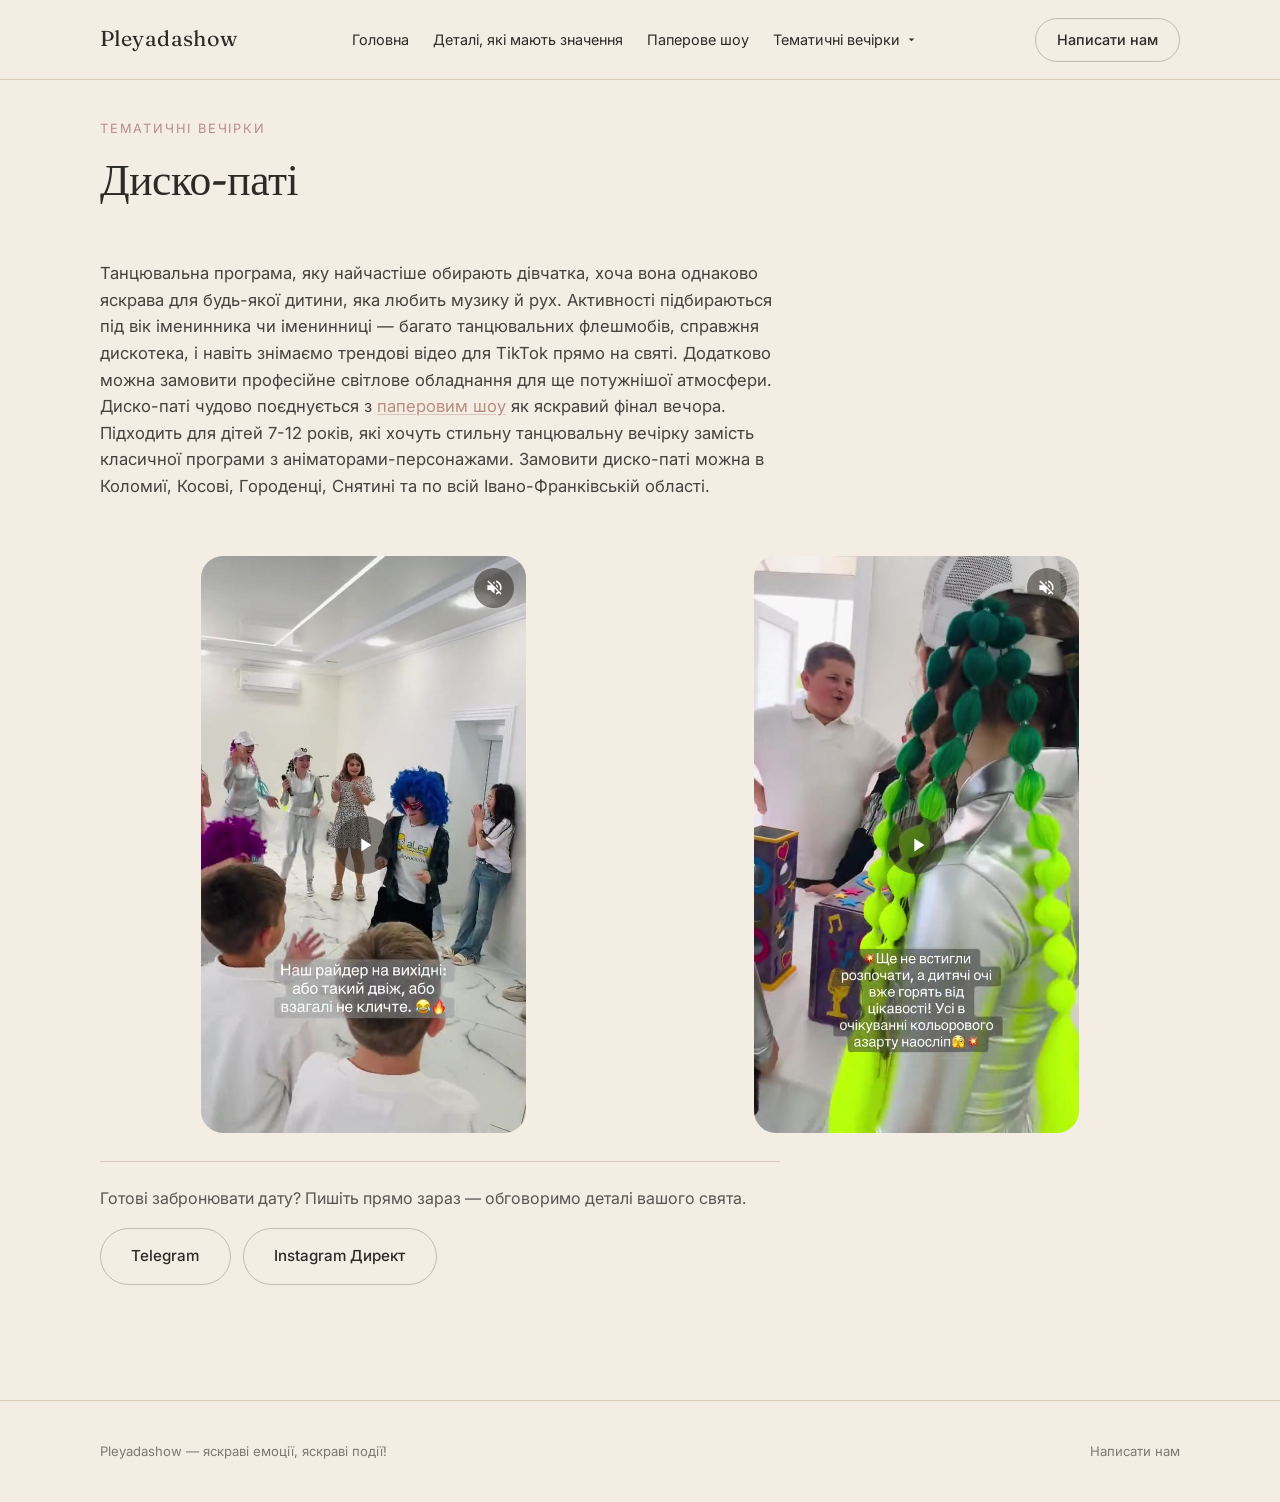
==== disko-pati.html @ 46d3826f "Додано сторінки тематичних вечірок (хаб + 3 формати) + десктопна навігація - Нові сторінки: tematych" ====
<!DOCTYPE html>
<html lang="uk">
<head>
<!-- Google tag (gtag.js) -->
<script async src="https://www.googletagmanager.com/gtag/js?id=G-N60QJBLRVB"></script>
<script>
  window.dataLayer = window.dataLayer || [];
  function gtag(){dataLayer.push(arguments);}
  gtag('js', new Date());
  gtag('config', 'G-N60QJBLRVB');
</script>
<meta charset="UTF-8">
<meta name="viewport" content="width=device-width, initial-scale=1">
<title>Диско-паті для дітей | Pleyadashow</title>
<meta name="description" content="Диско-паті — танцювальна вечірка з флешмобами, справжньою дискотекою та зйомкою трендових відео для TikTok. Для дітей 7-12 років. Замовити в Коломиї та по всій Івано-Франківській області.">
<link rel="canonical" href="https://animatory.in.ua/disko-pati.html">

<!-- Open Graph -->
<meta property="og:type" content="website">
<meta property="og:locale" content="uk_UA">
<meta property="og:site_name" content="Pleyadashow">
<meta property="og:title" content="Диско-паті для дітей | Pleyadashow">
<meta property="og:description" content="Диско-паті — танцювальна вечірка з флешмобами, справжньою дискотекою та зйомкою трендових відео для TikTok. Для дітей 7-12 років. Замовити в Коломиї та по всій Івано-Франківській області.">
<meta property="og:url" content="https://animatory.in.ua/disko-pati.html">
<meta property="og:image" content="https://animatory.in.ua/assets/images/og-image.jpg">
<meta property="og:image:width" content="1200">
<meta property="og:image:height" content="630">
<meta name="twitter:card" content="summary_large_image">
<meta name="twitter:title" content="Диско-паті для дітей | Pleyadashow">
<meta name="twitter:description" content="Танцювальна вечірка з флешмобами, справжньою дискотекою та зйомкою трендових відео для TikTok.">
<meta name="twitter:image" content="https://animatory.in.ua/assets/images/og-image.jpg">

<link rel="icon" href="favicon.ico" sizes="any">
<link rel="icon" type="image/png" sizes="32x32" href="assets/images/favicon-32.png">
<link rel="icon" type="image/png" sizes="192x192" href="assets/images/icon-192.png">
<link rel="apple-touch-icon" href="assets/images/apple-touch-icon.png">
<meta name="theme-color" content="#2E2A26">

<link rel="preconnect" href="https://fonts.googleapis.com">
<link rel="preconnect" href="https://fonts.gstatic.com" crossorigin>
<link href="https://fonts.googleapis.com/css2?family=Fraunces:ital,opsz,wght@0,9..144,400;0,9..144,500;1,9..144,500&family=Inter:wght@400;500;600&display=swap" rel="stylesheet">
<link rel="stylesheet" href="assets/css/style.css">

<script type="application/ld+json">
{
  "@context": "https://schema.org",
  "@type": "Service",
  "name": "Диско-паті",
  "description": "Диско-паті — танцювальна програма з активностями під вік іменинника: танцювальні флешмоби, справжня дискотека, зйомка трендових відео для TikTok, за бажанням — професійне світлове обладнання. Для дітей 7-12 років і старше.",
  "provider": {
    "@type": "Organization",
    "name": "Pleyadashow",
    "url": "https://animatory.in.ua/"
  },
  "areaServed": [
    {"@type": "City", "name": "Коломия"},
    {"@type": "AdministrativeArea", "name": "Івано-Франківська область"}
  ],
  "serviceType": "Тематична вечірка для дітей"
}
</script>
</head>
<body>

<header class="site-header site-header--solid">
  <div class="container">
    <a href="index.html#top" class="logo">Pleyadashow</a>
    <nav class="site-nav">
      <a href="index.html#top">Головна</a>
      <a href="experience.html">Деталі, які мають значення</a>
      <a href="paperove-shou.html">Паперове шоу</a>
      <div class="nav-dropdown">
        <a href="tematychni-vechirky.html">Тематичні вечірки</a>
        <button type="button" class="nav-dropdown-caret" aria-expanded="false" aria-controls="nav-submenu-parties" aria-label="Розгорнути підменю «Тематичні вечірки»">
          <svg viewBox="0 0 24 24" aria-hidden="true"><path d="M7 10l5 5 5-5z"/></svg>
        </button>
        <div class="nav-dropdown-menu" id="nav-submenu-parties">
          <div class="nav-dropdown-menu-inner">
            <a href="futbolna-vechirka.html">Футбольна вечірка</a>
            <a href="disko-pati.html">Диско-паті</a>
            <a href="veduchi-vechirok.html">Ведучі вечірок</a>
          </div>
        </div>
      </div>
    </nav>
    <div class="header-actions">
      <a href="index.html#contact" class="btn btn--outline header-cta">Написати нам</a>
      <button type="button" class="menu-toggle" id="menu-toggle" aria-label="Відкрити меню" aria-expanded="false" aria-controls="mobile-menu">
        <span></span><span></span><span></span>
      </button>
    </div>
  </div>
  <nav class="mobile-menu" id="mobile-menu" aria-hidden="true">
    <a href="index.html#top">Головна</a>
    <a href="experience.html">Деталі, які мають значення</a>
    <a href="paperove-shou.html">Паперове шоу</a>
    <div class="mobile-menu-item">
      <div class="mobile-menu-row">
        <a href="tematychni-vechirky.html" class="mobile-menu-link">Тематичні вечірки</a>
        <button type="button" class="mobile-menu-caret" aria-expanded="false" aria-controls="mobile-submenu-parties" aria-label="Розгорнути підменю «Тематичні вечірки»">
          <span class="mobile-menu-caret-icon" aria-hidden="true">▾</span>
        </button>
      </div>
      <div class="mobile-submenu" id="mobile-submenu-parties">
        <div class="mobile-submenu-inner">
          <a href="futbolna-vechirka.html">Футбольна вечірка</a>
          <a href="disko-pati.html">Диско-паті</a>
          <a href="veduchi-vechirok.html">Ведучі вечірок</a>
        </div>
      </div>
    </div>
  </nav>
</header>
<div class="mobile-menu-backdrop" id="mobile-menu-backdrop"></div>

<main id="top">

  <!-- ============================= DISCO PARTY ============================= -->
  <section class="section">
    <div class="container">
      <div class="section-head" data-reveal>
        <p class="eyebrow"><a href="tematychni-vechirky.html">Тематичні вечірки</a></p>
        <h1 class="section-title">Диско-паті</h1>
      </div>
      <div class="paper-show-body">
        <p class="paper-show-text" data-reveal>Танцювальна програма, яку найчастіше обирають дівчатка, хоча вона однаково яскрава для будь-якої дитини, яка любить музику й рух. Активності підбираються під вік іменинника чи іменинниці — багато танцювальних флешмобів, справжня дискотека, і навіть знімаємо трендові відео для TikTok прямо на святі. Додатково можна замовити професійне світлове обладнання для ще потужнішої атмосфери. Диско-паті чудово поєднується з <a href="paperove-shou.html">паперовим шоу</a> як яскравий фінал вечора. Підходить для дітей 7-12 років, які хочуть стильну танцювальну вечірку замість класичної програми з аніматорами-персонажами. Замовити диско-паті можна в Коломиї, Косові, Городенці, Снятині та по всій Івано-Франківській області.</p>
      </div>

      <div class="video-preview-grid" data-reveal>
        <div class="video-preview" data-index="1">
          <video preload="none" muted playsinline poster="assets/images/disko-pati/disko-pati-01.jpg">
            <source src="assets/videos/discoparty/disko-pati-01.mp4" type="video/mp4">
          </video>
          <button type="button" class="video-play-btn" aria-label="Відтворити відео">
            <svg viewBox="0 0 24 24" aria-hidden="true"><path d="M8 5v14l11-7z"/></svg>
          </button>
          <button type="button" class="video-unmute-btn" aria-pressed="false" aria-label="Увімкнути звук">
            <svg class="icon-muted" viewBox="0 0 24 24" aria-hidden="true"><path d="M16.5 12c0-1.77-1.02-3.29-2.5-4.03v2.21l2.45 2.45c.03-.2.05-.41.05-.63zm2.5 0c0 .94-.2 1.82-.54 2.64l1.51 1.51C20.63 14.91 21 13.5 21 12c0-4.28-2.99-7.86-7-8.77v2.06c2.89.86 5 3.54 5 6.71zM4.27 3L3 4.27 7.73 9H3v6h4l5 5v-6.73l4.25 4.25c-.67.52-1.42.93-2.25 1.18v2.06a8.99 8.99 0 003.69-1.81L19.73 21 21 19.73l-9-9L4.27 3zM12 4L9.91 6.09 12 8.18V4z"/></svg>
            <svg class="icon-unmuted" viewBox="0 0 24 24" aria-hidden="true"><path d="M3 9v6h4l5 5V4L7 9H3zm13.5 3c0-1.77-1.02-3.29-2.5-4.03v8.05c1.48-.73 2.5-2.25 2.5-4.02zM14 3.23v2.06c2.89.86 5 3.54 5 6.71s-2.11 5.85-5 6.71v2.06c4.01-.91 7-4.49 7-8.77s-2.99-7.86-7-8.77z"/></svg>
          </button>
        </div>
        <div class="video-preview" data-index="2">
          <video preload="none" muted playsinline poster="assets/images/disko-pati/disko-pati-02.jpg">
            <source src="assets/videos/discoparty/disko-pati-02.mp4" type="video/mp4">
          </video>
          <button type="button" class="video-play-btn" aria-label="Відтворити відео">
            <svg viewBox="0 0 24 24" aria-hidden="true"><path d="M8 5v14l11-7z"/></svg>
          </button>
          <button type="button" class="video-unmute-btn" aria-pressed="false" aria-label="Увімкнути звук">
            <svg class="icon-muted" viewBox="0 0 24 24" aria-hidden="true"><path d="M16.5 12c0-1.77-1.02-3.29-2.5-4.03v2.21l2.45 2.45c.03-.2.05-.41.05-.63zm2.5 0c0 .94-.2 1.82-.54 2.64l1.51 1.51C20.63 14.91 21 13.5 21 12c0-4.28-2.99-7.86-7-8.77v2.06c2.89.86 5 3.54 5 6.71zM4.27 3L3 4.27 7.73 9H3v6h4l5 5v-6.73l4.25 4.25c-.67.52-1.42.93-2.25 1.18v2.06a8.99 8.99 0 003.69-1.81L19.73 21 21 19.73l-9-9L4.27 3zM12 4L9.91 6.09 12 8.18V4z"/></svg>
            <svg class="icon-unmuted" viewBox="0 0 24 24" aria-hidden="true"><path d="M3 9v6h4l5 5V4L7 9H3zm13.5 3c0-1.77-1.02-3.29-2.5-4.03v8.05c1.48-.73 2.5-2.25 2.5-4.02zM14 3.23v2.06c2.89.86 5 3.54 5 6.71s-2.11 5.85-5 6.71v2.06c4.01-.91 7-4.49 7-8.77s-2.99-7.86-7-8.77z"/></svg>
          </button>
        </div>
      </div>

      <div class="paper-show-body">
        <div class="article-cta" data-reveal>
          <p>Готові забронювати дату? Пишіть прямо зараз — обговоримо деталі вашого свята.</p>
          <div class="article-cta-links">
            <a href="https://t.me/Fetyushka" target="_blank" rel="noopener" class="btn btn--outline">Telegram</a>
            <a href="https://ig.me/m/pleyadashow" target="_blank" rel="noopener" class="btn btn--outline">Instagram Директ</a>
          </div>
        </div>
      </div>
    </div>
  </section>

</main>

<footer class="site-footer">
  <div class="container">
    <span>Pleyadashow — яскраві емоції, яскраві події!</span>
    <a href="index.html#contact">Написати нам</a>
  </div>
</footer>

<a href="#top" class="back-to-top" aria-label="Повернутись угору сторінки">↑</a>

<script src="assets/js/main.js"></script>
</body>
</html>
---- assets/css/style.css ----
/* ==========================================================================
   Pleyadashow — design tokens
   ========================================================================== */
:root {
  --bg: #F3EDE4;
  --text: #2E2A26;
  --accent: #B98D82;
  --accent-dark: #a67a6e;
  --line: #DCC9B8;
  --dark-bg: #2E2A26;
  --dark-text: #F3EDE4;

  --font-heading: "Fraunces", Georgia, serif;
  --font-body: "Inter", -apple-system, BlinkMacSystemFont, "Segoe UI", sans-serif;

  --container: 1160px;
  --gap: clamp(1rem, 2vw, 1.75rem);
  --radius: 22px;
  --transition: 500ms cubic-bezier(.22,.61,.36,1);
}

/* ==========================================================================
   Reset
   ========================================================================== */
*, *::before, *::after { box-sizing: border-box; }
html { scroll-behavior: smooth; scroll-padding-top: 90px; }
@media (prefers-reduced-motion: reduce) {
  html { scroll-behavior: auto; }
  *, *::before, *::after {
    animation-duration: 0.01ms !important;
    animation-iteration-count: 1 !important;
    transition-duration: 0.01ms !important;
    scroll-behavior: auto !important;
  }
}
body {
  margin: 0;
  background: var(--bg);
  color: var(--text);
  font-family: var(--font-body);
  font-size: 16px;
  line-height: 1.6;
  -webkit-font-smoothing: antialiased;
  overflow-x: hidden;
}
img, video { max-width: 100%; display: block; }
a { color: inherit; }
ul { list-style: none; margin: 0; padding: 0; }
h1, h2, h3, h4, p, figure { margin: 0; }
button { font: inherit; cursor: pointer; }

h1, h2, h3, h4 {
  font-family: var(--font-heading);
  font-weight: 500;
  letter-spacing: -0.01em;
  line-height: 1.15;
}

.container {
  width: 100%;
  max-width: var(--container);
  margin-inline: auto;
  padding-inline: clamp(1.25rem, 4vw, 2.5rem);
}

.eyebrow {
  display: inline-block;
  font-family: var(--font-body);
  font-size: 0.8rem;
  letter-spacing: 0.14em;
  text-transform: uppercase;
  color: var(--accent);
  margin-bottom: 0.9rem;
}
.eyebrow a {
  color: inherit;
  text-decoration: none;
}
.eyebrow a:hover { text-decoration: underline; }

.section-title {
  font-size: clamp(1.75rem, 3.4vw, 2.75rem);
  max-width: 26ch;
}

.section-lede {
  font-size: clamp(1rem, 1.4vw, 1.15rem);
  max-width: 56ch;
  color: color-mix(in srgb, var(--text) 78%, transparent);
  margin-top: 1rem;
}

.section {
  padding-block: clamp(4rem, 9vw, 7.5rem);
}
.section--divider {
  border-top: 1px solid var(--line);
}
.section-head {
  margin-bottom: clamp(2.25rem, 5vw, 3.5rem);
}
.section-head--center {
  text-align: center;
  margin-inline: auto;
}

.btn {
  display: inline-flex;
  align-items: center;
  gap: 0.6rem;
  padding: 0.95rem 1.9rem;
  border-radius: 999px;
  border: 1px solid transparent;
  font-size: 0.95rem;
  font-weight: 500;
  text-decoration: none;
  transition: transform var(--transition), background var(--transition), border-color var(--transition), color var(--transition);
}
.btn--accent {
  background: var(--accent);
  color: #fff;
}
.btn--accent:hover { background: var(--accent-dark); transform: translateY(-2px); }
.btn--outline {
  border-color: color-mix(in srgb, var(--text) 25%, transparent);
  background: transparent;
  color: var(--text);
}
.btn--outline:hover {
  border-color: var(--accent);
  color: var(--accent);
  transform: translateY(-2px);
}
.btn--on-dark {
  border-color: color-mix(in srgb, var(--dark-text) 30%, transparent);
  color: var(--dark-text);
}
.btn--on-dark:hover { border-color: var(--dark-text); }

/* ==========================================================================
   Header
   ========================================================================== */
.site-header {
  position: fixed;
  inset-inline: 0;
  top: 0;
  z-index: 50;
  padding: 1.1rem 0;
  transition: background var(--transition), box-shadow var(--transition), padding var(--transition);
}
.site-header.is-scrolled {
  background: color-mix(in srgb, var(--bg) 90%, transparent);
  backdrop-filter: blur(10px);
  box-shadow: 0 1px 0 var(--line);
  padding: 0.7rem 0;
}
.site-header .container {
  display: flex;
  align-items: center;
  justify-content: space-between;
}
.logo {
  font-family: var(--font-heading);
  font-size: 1.35rem;
  letter-spacing: 0.02em;
  text-decoration: none;
  color: var(--dark-text);
  text-shadow: 0 1px 12px rgba(0,0,0,.35);
  transition: color var(--transition), text-shadow var(--transition);
}
.site-header.is-scrolled .logo {
  color: var(--text);
  text-shadow: none;
}
.header-cta {
  font-size: 0.9rem;
  padding: 0.6rem 1.3rem;
  border-color: color-mix(in srgb, var(--dark-text) 45%, transparent);
  color: var(--dark-text);
}
.header-cta:hover { border-color: var(--accent); color: var(--accent); }
.site-header.is-scrolled .header-cta {
  border-color: color-mix(in srgb, var(--text) 25%, transparent);
  color: var(--text);
}
.site-header.is-scrolled .header-cta:hover { border-color: var(--accent); color: var(--accent); }

/* Solid header variant for pages with no hero image behind it */
.site-header--solid {
  background: color-mix(in srgb, var(--bg) 90%, transparent);
  backdrop-filter: blur(10px);
  box-shadow: 0 1px 0 var(--line);
}
.site-header--solid .logo { color: var(--text); text-shadow: none; }
.site-header--solid .header-cta {
  border-color: color-mix(in srgb, var(--text) 25%, transparent);
  color: var(--text);
}
.site-header--solid .header-cta:hover { border-color: var(--accent); color: var(--accent); }

.header-contact-links {
  display: flex;
  gap: 0.6rem;
}

.site-nav {
  display: none;
  align-items: center;
  gap: 1.5rem;
}
@media (min-width: 880px) {
  .site-nav { display: flex; }
}
.site-nav a {
  font-size: 0.9rem;
  text-decoration: none;
  color: var(--dark-text);
  text-shadow: 0 1px 12px rgba(0,0,0,.35);
  transition: color var(--transition), text-shadow var(--transition);
}
.site-nav a:hover { color: var(--accent); }
.site-header.is-scrolled .site-nav a,
.site-header--solid .site-nav a {
  color: var(--text);
  text-shadow: none;
}

/* "Тематичні вечірки" dropdown: hover on pointer devices, click on the
   caret otherwise (mirrors the mobile accordion's link-vs-caret split) */
.nav-dropdown {
  position: relative;
  display: flex;
  align-items: center;
  gap: 0.1rem;
}
.nav-dropdown-caret {
  display: flex;
  align-items: center;
  justify-content: center;
  width: 20px;
  height: 20px;
  padding: 0;
  border: none;
  background: transparent;
  color: inherit;
  cursor: pointer;
}
.nav-dropdown-caret svg {
  width: 13px;
  height: 13px;
  fill: currentColor;
  transition: transform var(--transition);
}
.nav-dropdown-caret[aria-expanded="true"] svg,
.nav-dropdown:hover .nav-dropdown-caret svg {
  transform: rotate(180deg);
}
/* The outer element's box starts flush at top:100% (zero gap) and its
   padding-top stands in for the visual gap, so the cursor never leaves a
   hoverable element while crossing from the trigger down to the panel —
   that dead zone was what let mouseleave fire before the panel was reached. */
.nav-dropdown-menu {
  position: absolute;
  top: 100%;
  left: 50%;
  transform: translateX(-50%);
  padding-top: 1.1rem;
  opacity: 0;
  visibility: hidden;
  pointer-events: none;
  transition: opacity var(--transition), visibility var(--transition);
  z-index: 60;
}
.nav-dropdown-menu-inner {
  min-width: 210px;
  background: var(--bg);
  border: 1px solid var(--line);
  border-radius: 14px;
  box-shadow: 0 16px 32px rgba(0,0,0,.18);
  padding: 0.4rem;
  display: flex;
  flex-direction: column;
  transform: translateY(-6px);
  transition: transform var(--transition);
}
.nav-dropdown:hover .nav-dropdown-menu,
.nav-dropdown:focus-within .nav-dropdown-menu,
.nav-dropdown-menu.is-open {
  opacity: 1;
  visibility: visible;
  pointer-events: auto;
}
.nav-dropdown:hover .nav-dropdown-menu-inner,
.nav-dropdown:focus-within .nav-dropdown-menu-inner,
.nav-dropdown-menu.is-open .nav-dropdown-menu-inner {
  transform: translateY(0);
}
/* Floating panel always sits on --bg, so its links need fixed dark text
   regardless of the header's transparent/solid/scrolled color mode. */
.nav-dropdown-menu-inner a {
  padding: 0.65rem 0.9rem;
  border-radius: 9px;
  font-size: 0.88rem;
  white-space: nowrap;
  color: var(--text) !important;
  text-shadow: none !important;
}
.nav-dropdown-menu-inner a:hover {
  background: color-mix(in srgb, var(--line) 55%, transparent);
  color: var(--accent) !important;
}

/* ==========================================================================
   Mobile hamburger menu
   ========================================================================== */
.header-actions {
  display: flex;
  align-items: center;
  gap: 0.75rem;
}

.menu-toggle {
  display: flex;
  flex-direction: column;
  justify-content: center;
  align-items: center;
  gap: 5px;
  width: 38px;
  height: 38px;
  padding: 0;
  border: none;
  background: transparent;
  flex-shrink: 0;
}
@media (min-width: 880px) {
  .menu-toggle { display: none; }
}
.menu-toggle span {
  display: block;
  width: 22px;
  height: 2px;
  border-radius: 2px;
  background: var(--dark-text);
  box-shadow: 0 1px 8px rgba(0,0,0,.35);
  transition: transform var(--transition), opacity var(--transition), background var(--transition);
}
.site-header.is-scrolled .menu-toggle span,
.site-header--solid .menu-toggle span {
  background: var(--text);
  box-shadow: none;
}
.menu-toggle.is-active span:nth-child(1) { transform: translateY(7px) rotate(45deg); }
.menu-toggle.is-active span:nth-child(2) { opacity: 0; }
.menu-toggle.is-active span:nth-child(3) { transform: translateY(-7px) rotate(-45deg); }

.mobile-menu {
  position: absolute;
  top: 100%;
  left: 0;
  right: 0;
  display: flex;
  flex-direction: column;
  background: var(--bg);
  border-top: 1px solid var(--line);
  box-shadow: 0 16px 32px rgba(0,0,0,.15);
  max-height: calc(100vh - 100%);
  overflow-y: auto;
  transform: translateY(-8px);
  opacity: 0;
  visibility: hidden;
  pointer-events: none;
  transition: transform var(--transition), opacity var(--transition), visibility var(--transition);
}
.mobile-menu.is-open {
  transform: translateY(0);
  opacity: 1;
  visibility: visible;
  pointer-events: auto;
}
.mobile-menu a {
  padding: 1.05rem clamp(1.25rem, 4vw, 2.5rem);
  border-bottom: 1px solid var(--line);
  text-decoration: none;
  font-size: 1rem;
  color: var(--text);
  transition: color var(--transition);
}
.mobile-menu a:last-child { border-bottom: none; }
.mobile-menu a:hover, .mobile-menu a:active { color: var(--accent); }
@media (min-width: 880px) {
  .mobile-menu { display: none; }
}

/* Mobile menu items with a nested accordion submenu */
.mobile-menu-item {
  display: flex;
  flex-direction: column;
  border-bottom: 1px solid var(--line);
}
.mobile-menu-item:last-child { border-bottom: none; }
.mobile-menu-row { display: flex; align-items: stretch; }
.mobile-menu-item .mobile-menu-link {
  flex: 1;
  padding: 1.05rem clamp(1.25rem, 4vw, 2.5rem);
  border-bottom: none;
  text-decoration: none;
  font-size: 1rem;
  color: var(--text);
  transition: color var(--transition);
}
.mobile-menu-item .mobile-menu-link:hover,
.mobile-menu-item .mobile-menu-link:active { color: var(--accent); }
.mobile-menu-caret {
  display: flex;
  align-items: center;
  justify-content: center;
  width: 3.25rem;
  flex-shrink: 0;
  border: none;
  background: transparent;
  color: var(--text);
  cursor: pointer;
}
.mobile-menu-caret-icon {
  display: inline-block;
  font-size: 1.05rem;
  line-height: 1;
  transition: transform 320ms cubic-bezier(.22,.61,.36,1);
}
.mobile-menu-caret[aria-expanded="true"] .mobile-menu-caret-icon { transform: rotate(180deg); }
.mobile-submenu {
  display: grid;
  grid-template-rows: 0fr;
  transition: grid-template-rows 320ms cubic-bezier(.22,.61,.36,1);
}
.mobile-submenu.is-open { grid-template-rows: 1fr; }
.mobile-submenu-inner { overflow: hidden; display: flex; flex-direction: column; }
.mobile-menu-item .mobile-submenu-inner a {
  padding: 0.8rem clamp(1.25rem, 4vw, 2.5rem);
  padding-left: calc(clamp(1.25rem, 4vw, 2.5rem) + 1rem);
  border-bottom: none;
  border-top: 1px solid var(--line);
  text-decoration: none;
  font-size: 0.88rem;
  color: var(--text);
  opacity: 0.8;
  transition: color var(--transition), opacity var(--transition);
}
.mobile-menu-item .mobile-submenu-inner a:hover,
.mobile-menu-item .mobile-submenu-inner a:active { color: var(--accent); opacity: 1; }

.mobile-menu-backdrop {
  position: fixed;
  inset: 0;
  z-index: 49;
  background: rgba(0,0,0,.35);
  opacity: 0;
  visibility: hidden;
  transition: opacity var(--transition), visibility var(--transition);
}
.mobile-menu-backdrop.is-open { opacity: 1; visibility: visible; }
@media (min-width: 880px) {
  .mobile-menu-backdrop { display: none; }
}

@media (max-width: 480px) {
  .header-actions { gap: 0.4rem; }
  .header-contact-links { gap: 0.4rem; }
  .header-contact-links .header-cta { padding: 0.5rem 0.85rem; font-size: 0.78rem; }
}
@media (max-width: 360px) {
  .logo { font-size: 1.15rem; }
  .menu-toggle { width: 34px; }
  .header-actions { gap: 0.35rem; }
  .header-contact-links { gap: 0.35rem; }
  .header-contact-links .header-cta { padding: 0.42rem 0.65rem; font-size: 0.72rem; }
}

/* ==========================================================================
   Hero
   ========================================================================== */
.hero {
  position: relative;
  min-height: 100svh;
  display: flex;
  align-items: flex-end;
  color: var(--dark-text);
  overflow: hidden;
}
.hero-media {
  position: absolute;
  inset: -8% -2%;
  z-index: 0;
  will-change: transform;
}
.hero-media img {
  width: 100%;
  height: 100%;
  object-fit: cover;
  object-position: center 20%;
}
.hero-scrim {
  position: absolute;
  inset: 0;
  z-index: 1;
  background:
    linear-gradient(180deg, rgba(23,20,18,.62) 0%, rgba(23,20,18,.45) 28%, rgba(23,20,18,.78) 62%, rgba(23,20,18,.92) 100%);
}
.hero-content {
  position: relative;
  z-index: 2;
  padding-block: clamp(6rem, 16vw, 9rem) clamp(3rem, 8vw, 4.5rem);
  width: 100%;
}
.hero-kicker {
  font-size: 0.85rem;
  letter-spacing: 0.16em;
  text-transform: uppercase;
  color: color-mix(in srgb, var(--dark-text) 80%, var(--accent) 20%);
  margin-bottom: 1.1rem;
  text-shadow: 0 1px 16px rgba(0,0,0,.5);
}
.hero-title {
  font-size: clamp(2.2rem, 6vw, 4.2rem);
  max-width: 16ch;
  color: var(--dark-text);
  text-shadow: 0 2px 24px rgba(0,0,0,.5);
}
.hero-title em {
  font-style: italic;
  color: color-mix(in srgb, var(--dark-text) 70%, var(--accent) 30%);
}
.hero-events {
  margin-top: 1.6rem;
  display: flex;
  flex-wrap: wrap;
  gap: 0.6rem 0.9rem;
  max-width: 42rem;
}
.hero-events li {
  font-size: 0.95rem;
  padding: 0.45rem 1rem;
  border: 1px solid color-mix(in srgb, var(--dark-text) 35%, transparent);
  border-radius: 999px;
  background: rgba(23,20,18,.28);
  backdrop-filter: blur(6px);
}
.hero-lede {
  margin-top: 1.75rem;
  max-width: 40ch;
  font-size: 1.05rem;
  color: color-mix(in srgb, var(--dark-text) 88%, transparent);
  text-shadow: 0 1px 16px rgba(0,0,0,.45);
}
.hero-actions {
  margin-top: 2.2rem;
  display: flex;
  flex-wrap: wrap;
  gap: 0.9rem;
}

/* character teaser */
.hero-characters {
  margin-top: 1.75rem;
  display: flex;
  flex-wrap: wrap;
  align-items: center;
  gap: 0.7rem 1rem;
  max-width: 46rem;
}
.character-chips {
  display: flex;
  flex-wrap: wrap;
  gap: 0.5rem;
}
.character-chips li a {
  display: inline-block;
  font-size: 0.82rem;
  padding: 0.32rem 0.8rem;
  border-radius: 999px;
  border: 1px solid color-mix(in srgb, var(--accent) 55%, transparent);
  background: color-mix(in srgb, var(--accent) 16%, transparent);
  color: var(--dark-text);
  text-decoration: none;
  transition: background 0.2s ease, border-color 0.2s ease;
}
.character-chips li a:hover,
.character-chips li a:focus-visible {
  background: color-mix(in srgb, var(--accent) 32%, transparent);
  border-color: var(--accent);
}
.character-more {
  font-size: 0.82rem;
  color: color-mix(in srgb, var(--dark-text) 80%, transparent);
  text-decoration: none;
  border-bottom: 1px solid color-mix(in srgb, var(--dark-text) 45%, transparent);
  padding-bottom: 0.1rem;
}
.character-more:hover,
.character-more:focus-visible {
  color: var(--dark-text);
  border-color: var(--dark-text);
}
.character-more .arrow {
  display: inline-block;
  transition: transform 0.2s ease;
}
.character-more:hover .arrow { transform: translateX(3px); }

/* geography */
.geo {
  margin-top: 2.75rem;
  padding-top: 1.75rem;
  border-top: 1px solid color-mix(in srgb, var(--dark-text) 22%, transparent);
  max-width: 46rem;
}
.geo-label {
  font-size: 0.8rem;
  letter-spacing: 0.1em;
  text-transform: uppercase;
  color: color-mix(in srgb, var(--dark-text) 65%, transparent);
  margin-bottom: 0.9rem;
}
.geo-chips {
  display: flex;
  flex-wrap: wrap;
  gap: 0.55rem;
}
.geo-chips li {
  font-size: 0.92rem;
  padding: 0.35rem 0.85rem;
  border-radius: 999px;
  background: color-mix(in srgb, var(--dark-text) 10%, transparent);
}
.geo-more {
  margin-top: 0.6rem;
}
.geo-more summary {
  list-style: none;
  cursor: pointer;
  display: inline-flex;
  align-items: center;
  gap: 0.4rem;
  font-size: 0.88rem;
  color: color-mix(in srgb, var(--dark-text) 80%, transparent);
  padding: 0.3rem 0;
}
.geo-more summary::-webkit-details-marker { display: none; }
.geo-more summary::after {
  content: "показати ще";
  border-bottom: 1px solid currentColor;
}
.geo-more[open] summary::after { content: "згорнути"; }
.geo-more-list {
  margin-top: 0.6rem;
  display: flex;
  flex-wrap: wrap;
  gap: 0.55rem;
}
.geo-more-list li {
  font-size: 0.92rem;
  padding: 0.35rem 0.85rem;
  border-radius: 999px;
  background: color-mix(in srgb, var(--dark-text) 10%, transparent);
}

/* ==========================================================================
   Gallery grid (Instagram-style 3-up)
   ========================================================================== */
.gallery-grid {
  display: grid;
  grid-template-columns: repeat(3, 1fr);
  gap: 3px;
}
@media (min-width: 700px) {
  .gallery-grid { grid-template-columns: repeat(5, 1fr); }
}
.gallery-item {
  position: relative;
  aspect-ratio: 1 / 1;
  overflow: hidden;
  background: var(--line);
  border: none;
  padding: 0;
}
.gallery-item img {
  width: 100%;
  height: 100%;
  object-fit: cover;
  transition: transform 700ms ease;
}
.gallery-item:hover img { transform: scale(1.06); }
.gallery-grid li.gallery-extra { display: none; }
.gallery-grid.is-expanded li.gallery-extra {
  display: block;
  animation: gallery-fade-in 500ms ease both;
}
@keyframes gallery-fade-in {
  from { opacity: 0; }
  to { opacity: 1; }
}
.gallery-more-btn {
  display: block;
  margin: 1.5rem auto 0;
  padding: 0.75rem 1.7rem;
  border-radius: 999px;
  border: 1px solid color-mix(in srgb, var(--text) 25%, transparent);
  background: transparent;
  color: color-mix(in srgb, var(--text) 75%, transparent);
  font-size: 0.88rem;
  cursor: pointer;
  transition: border-color var(--transition), color var(--transition);
}
.gallery-more-btn:hover {
  border-color: color-mix(in srgb, var(--text) 45%, transparent);
  color: var(--text);
}
.gallery-note {
  margin-top: 1.75rem;
  font-size: 0.9rem;
  color: color-mix(in srgb, var(--text) 65%, transparent);
  text-align: center;
}

/* Lightbox */
.lightbox {
  position: fixed;
  inset: 0;
  z-index: 100;
  display: none;
  align-items: center;
  justify-content: center;
  background: rgba(23, 20, 18, 0.92);
  padding: 4vh 4vw;
}
.lightbox.is-open { display: flex; }
.lightbox img {
  max-width: 100%;
  max-height: 90vh;
  border-radius: 8px;
  margin-inline: auto;
}
.lightbox-close {
  position: absolute;
  top: 1.5rem;
  right: 1.5rem;
  width: 46px;
  height: 46px;
  border-radius: 50%;
  border: 1px solid rgba(243,237,228,.4);
  background: transparent;
  color: var(--dark-text);
  font-size: 1.3rem;
  line-height: 1;
}
.lightbox-nav {
  position: absolute;
  top: 50%;
  transform: translateY(-50%);
  width: 46px;
  height: 46px;
  border-radius: 50%;
  border: 1px solid rgba(243,237,228,.4);
  background: transparent;
  color: var(--dark-text);
  font-size: 1.3rem;
}
.lightbox-prev { left: 1.5rem; }
.lightbox-next { right: 1.5rem; }

/* ==========================================================================
   Video block (surprise-ball moments)
   ========================================================================== */
.video-grid {
  display: grid;
  grid-template-columns: repeat(4, 1fr);
  gap: 3px;
}
.video-item {
  position: relative;
  aspect-ratio: 9 / 16;
  overflow: hidden;
  background: var(--dark-bg);
}
.video-item video {
  width: 100%;
  height: 100%;
  object-fit: cover;
}

/* ==========================================================================
   TikTok feed
   ========================================================================== */
.tiktok-feed-wrap {
  position: relative;
}
.tiktok-feed {
  display: flex;
  gap: 1rem;
  overflow-x: auto;
  scroll-snap-type: x mandatory;
  -webkit-overflow-scrolling: touch;
  scrollbar-width: none;
  -ms-overflow-style: none;
}
.tiktok-feed::-webkit-scrollbar {
  display: none;
}
.tiktok-feed-item {
  flex: 0 0 auto;
  width: 325px;
  scroll-snap-align: start;
}
.tiktok-feed-item .tiktok-embed {
  margin: 0;
}
.tiktok-feed-nav {
  position: absolute;
  top: 50%;
  transform: translateY(-50%);
  width: 46px;
  height: 46px;
  border-radius: 50%;
  border: 1px solid var(--line);
  background: var(--bg);
  color: var(--text);
  font-size: 1.3rem;
  line-height: 1;
  z-index: 2;
  box-shadow: 0 4px 16px rgba(0,0,0,.12);
}
.tiktok-feed-nav:hover {
  border-color: var(--accent);
  color: var(--accent);
}
.tiktok-feed-prev { left: -1.4rem; }
.tiktok-feed-next { right: -1.4rem; }
@media (max-width: 900px) {
  .tiktok-feed-nav { display: none; }
}

/* ==========================================================================
   Programs
   ========================================================================== */
.programs-grid {
  display: grid;
  grid-template-columns: 1fr;
  gap: var(--gap);
  margin-top: 1rem;
}
@media (min-width: 560px) {
  .programs-grid { grid-template-columns: repeat(2, 1fr); }
}
@media (min-width: 780px) {
  .programs-grid { grid-template-columns: repeat(3, 1fr); }
}
@media (min-width: 1080px) {
  .programs-grid { grid-template-columns: repeat(3, 1fr); }
  .programs-grid .program-card--characters { grid-column: span 1; }
}
.program-card {
  padding: 1.6rem 1.5rem;
  border-radius: var(--radius);
  background: color-mix(in srgb, var(--line) 45%, transparent);
  text-align: center;
}
.program-card h3 {
  font-size: 1.05rem;
  margin-bottom: 0.75rem;
}
.program-card ul {
  display: flex;
  flex-direction: column;
  align-items: center;
  gap: 0.45rem;
}
.program-card li {
  font-size: 0.92rem;
  color: color-mix(in srgb, var(--text) 82%, transparent);
}
.program-card li a {
  color: inherit;
  text-decoration: underline;
  text-decoration-color: color-mix(in srgb, var(--text) 35%, transparent);
  text-underline-offset: 2px;
  transition: color var(--transition), text-decoration-color var(--transition);
}
.program-card li a:hover {
  color: var(--accent);
  text-decoration-color: var(--accent);
}
.program-note {
  margin-top: 2rem;
  font-size: 0.88rem;
  color: color-mix(in srgb, var(--text) 60%, transparent);
  max-width: 62ch;
}

/* ==========================================================================
   How we work
   ========================================================================== */
.how {
  display: grid;
  gap: clamp(2rem, 5vw, 4rem);
  align-items: center;
}
@media (min-width: 900px) {
  .how { grid-template-columns: 1fr 1fr; }
}
.how-portrait {
  border-radius: var(--radius);
  overflow: hidden;
  aspect-ratio: 4 / 5;
}
.how-portrait img { width: 100%; height: 100%; object-fit: cover; }
.how-text p { font-size: 1.05rem; margin-top: 1.25rem; }
.how-text p:first-of-type { margin-top: 0; }
.how-points {
  margin-top: 1.75rem;
  display: flex;
  flex-direction: column;
  gap: 0.9rem;
}
.how-points li {
  padding-left: 1.4rem;
  position: relative;
  font-size: 0.95rem;
  color: color-mix(in srgb, var(--text) 82%, transparent);
}
.how-points li::before {
  content: "";
  position: absolute;
  left: 0;
  top: 0.5em;
  width: 6px;
  height: 6px;
  border-radius: 50%;
  background: var(--accent);
}

/* ==========================================================================
   Reviews
   ========================================================================== */
.reviews-grid {
  display: grid;
  grid-template-columns: 1fr;
  gap: 1.25rem;
}
@media (min-width: 700px) {
  .reviews-grid { grid-template-columns: repeat(2, 1fr); }
}
@media (min-width: 1080px) {
  .reviews-grid { grid-template-columns: repeat(3, 1fr); }
}
.review-card {
  border-radius: var(--radius);
  background: #fff;
  border: 1px solid var(--line);
  overflow: hidden;
  display: flex;
  flex-direction: column;
}
.review-shot {
  max-height: 420px;
  overflow: hidden;
  background: var(--line);
  display: flex;
}
.review-shot img { width: 100%; height: 100%; object-fit: contain; object-position: top center; }
.review-body {
  padding: 1.4rem 1.5rem 1.6rem;
  flex: 1;
  display: flex;
  flex-direction: column;
}
.review-quote {
  font-size: 0.95rem;
  line-height: 1.55;
  flex: 1;
}
.review-quote::before { content: "\201C"; color: var(--accent); }
.review-quote::after { content: "\201D"; color: var(--accent); }
.review-meta {
  margin-top: 1rem;
  font-size: 0.82rem;
  color: color-mix(in srgb, var(--text) 55%, transparent);
}

/* ==========================================================================
   FAQ
   ========================================================================== */
.faq-list {
  display: flex;
  flex-direction: column;
  border-top: 1px solid var(--line);
}
.faq-item {
  border-bottom: 1px solid var(--line);
}
.faq-item summary {
  list-style: none;
  padding: 1.5rem 0;
  display: flex;
  align-items: center;
  justify-content: space-between;
  gap: 1.5rem;
  cursor: pointer;
  font-family: var(--font-heading);
  font-size: clamp(1.05rem, 1.6vw, 1.3rem);
}
.faq-item summary::-webkit-details-marker { display: none; }
.faq-plus {
  flex-shrink: 0;
  width: 30px;
  height: 30px;
  border-radius: 50%;
  border: 1px solid var(--line);
  position: relative;
}
.faq-plus::before, .faq-plus::after {
  content: "";
  position: absolute;
  background: var(--text);
  top: 50%; left: 50%;
  transform: translate(-50%, -50%);
}
.faq-plus::before { width: 12px; height: 1.5px; }
.faq-plus::after { width: 1.5px; height: 12px; transition: transform var(--transition); }
.faq-item[open] .faq-plus::after { transform: translate(-50%, -50%) rotate(90deg) scaleY(0); }
.faq-answer {
  padding-bottom: 1.6rem;
  max-width: 68ch;
  font-size: 0.98rem;
  color: color-mix(in srgb, var(--text) 82%, transparent);
}
.faq-link {
  display: inline-flex;
  align-items: center;
  padding: 0.15rem 0.85rem;
  margin: 0 0.1rem;
  border-radius: 999px;
  background: var(--accent);
  color: #fff;
  font-weight: 500;
  text-decoration: none;
  white-space: nowrap;
  transition: background var(--transition), transform var(--transition);
}
.faq-link:hover { background: var(--accent-dark); transform: translateY(-1px); }

/* ==========================================================================
   Write to us (CTA, dark block)
   ========================================================================== */
.section--dark {
  background: var(--dark-bg);
  color: var(--dark-text);
}
.section--dark .section-lede { color: color-mix(in srgb, var(--dark-text) 78%, transparent); }
.cta-grid {
  display: grid;
  gap: clamp(2rem, 5vw, 3.5rem);
}
@media (min-width: 900px) {
  .cta-grid { grid-template-columns: 1.1fr 0.9fr; }
}
.cta-steps {
  margin-top: 1.5rem;
  display: flex;
  flex-direction: column;
  gap: 1rem;
}
.cta-steps li {
  display: flex;
  gap: 0.9rem;
  font-size: 0.98rem;
  color: color-mix(in srgb, var(--dark-text) 90%, transparent);
}
.cta-steps li span {
  flex-shrink: 0;
  width: 26px;
  height: 26px;
  border-radius: 50%;
  border: 1px solid color-mix(in srgb, var(--dark-text) 40%, transparent);
  display: flex;
  align-items: center;
  justify-content: center;
  font-size: 0.78rem;
}
.cta-buttons {
  display: flex;
  flex-direction: column;
  gap: 1rem;
  justify-content: center;
}
.cta-channel {
  display: flex;
  align-items: center;
  justify-content: space-between;
  gap: 1rem;
  padding: 1.5rem 1.7rem;
  border-radius: var(--radius);
  border: 1px solid var(--accent);
  background: color-mix(in srgb, var(--accent) 16%, transparent);
  text-decoration: none;
  color: var(--dark-text);
  transition: border-color var(--transition), background var(--transition), transform var(--transition), box-shadow var(--transition);
}
.cta-channel:hover {
  border-color: var(--dark-text);
  background: var(--accent);
  transform: translateY(-2px);
  box-shadow: 0 12px 30px -12px rgba(0,0,0,.5);
}
.cta-channel strong { font-family: var(--font-heading); font-size: 1.25rem; font-weight: 500; }
.cta-channel small { display: block; margin-top: 0.25rem; color: color-mix(in srgb, var(--dark-text) 78%, transparent); font-size: 0.85rem; }
.cta-channel .arrow {
  flex-shrink: 0;
  width: 42px;
  height: 42px;
  border-radius: 50%;
  display: flex;
  align-items: center;
  justify-content: center;
  font-size: 1.3rem;
  background: var(--dark-text);
  color: var(--accent-dark);
  transition: transform var(--transition);
}
.cta-channel:hover .arrow { transform: translateX(3px); }
.cta-phone-note {
  margin-top: 0.25rem;
  text-align: center;
  font-size: 0.8rem;
  color: color-mix(in srgb, var(--dark-text) 55%, transparent);
}
.cta-note {
  margin-top: 1.75rem;
  font-size: 0.88rem;
  color: color-mix(in srgb, var(--dark-text) 68%, transparent);
  max-width: 52ch;
}

/* ==========================================================================
   Subscribe
   ========================================================================== */
.subscribe {
  text-align: center;
}
.subscribe .section-lede { margin-inline: auto; }
.subscribe-cta {
  margin-top: 0.75rem;
  font-family: var(--font-heading);
  font-size: clamp(1.15rem, 2vw, 1.5rem);
}
.social-row {
  margin-top: 2.25rem;
  display: flex;
  flex-wrap: wrap;
  gap: 1rem;
  justify-content: center;
}
.social-link {
  padding: 0.85rem 1.6rem;
  border-radius: 999px;
  border: 1px solid var(--line);
  text-decoration: none;
  font-size: 0.95rem;
  transition: border-color var(--transition), color var(--transition), transform var(--transition);
}
.social-link:hover { border-color: var(--accent); color: var(--accent); transform: translateY(-2px); }

/* ==========================================================================
   Articles (experience.html)
   ========================================================================== */
.articles-grid {
  display: grid;
  gap: clamp(2.5rem, 6vw, 4.5rem);
}
.article-card {
  display: grid;
  gap: clamp(1.5rem, 4vw, 2.75rem);
}
@media (min-width: 780px) {
  .article-card { grid-template-columns: minmax(220px, 340px) 1fr; align-items: start; }
}
.article-thumb {
  border-radius: var(--radius);
  overflow: hidden;
  aspect-ratio: 1 / 1;
  background: var(--line);
  /* Below the two-column breakpoint, .article-card is a single implicit
     grid column, so this would otherwise stretch to the card's full width. */
  max-width: 200px;
}
@media (min-width: 780px) {
  .article-thumb { max-width: none; }
}
.article-thumb img { width: 100%; height: 100%; object-fit: cover; }
.article-title {
  font-size: clamp(1.4rem, 2.4vw, 1.95rem);
  max-width: 30ch;
}
.article-meta {
  margin-top: 0.6rem;
  font-size: 0.85rem;
  color: color-mix(in srgb, var(--text) 55%, transparent);
}
.article-content { margin-top: 1.25rem; }
.article-content p { margin-top: 1.1rem; }
.article-content p:first-child { margin-top: 0; }
.article-cta {
  margin-top: 1.75rem;
  padding-top: 1.5rem;
  border-top: 1px solid var(--line);
}
.article-cta p {
  margin-bottom: 1rem;
  color: color-mix(in srgb, var(--text) 78%, transparent);
}
.article-cta-links {
  display: flex;
  flex-wrap: wrap;
  gap: 0.75rem;
}

/* ==========================================================================
   Paper show page
   ========================================================================== */
.paper-show-body { max-width: 68ch; }
.paper-show-text {
  font-size: clamp(1rem, 1.3vw, 1.1rem);
  color: color-mix(in srgb, var(--text) 88%, transparent);
}
.paper-show-text a {
  color: var(--accent);
  text-decoration: underline;
  text-decoration-color: color-mix(in srgb, var(--accent) 45%, transparent);
  text-underline-offset: 2px;
  transition: text-decoration-color var(--transition);
}
.paper-show-text a:hover { text-decoration-color: var(--accent); }
.video-preview-grid {
  display: grid;
  grid-template-columns: repeat(auto-fit, minmax(260px, 1fr));
  justify-items: center;
  align-items: start;
  gap: var(--gap);
  max-width: var(--container);
  margin: clamp(2.5rem, 5vw, 3.5rem) auto 0;
}
.video-preview {
  position: relative;
  width: 100%;
  max-width: 325px;
  aspect-ratio: 9 / 16;
  border-radius: var(--radius);
  overflow: hidden;
  background: var(--dark-bg);
}
.video-preview video {
  width: 100%;
  height: 100%;
  object-fit: cover;
  display: block;
}
.video-play-btn {
  position: absolute;
  top: 50%;
  left: 50%;
  transform: translate(-50%, -50%);
  width: 58px;
  height: 58px;
  border-radius: 50%;
  border: none;
  padding: 0;
  background: color-mix(in srgb, var(--dark-bg) 55%, transparent);
  display: flex;
  align-items: center;
  justify-content: center;
  cursor: pointer;
  transition: transform var(--transition), background var(--transition), opacity var(--transition), visibility var(--transition);
}
.video-preview:hover .video-play-btn,
.video-play-btn:focus-visible {
  transform: translate(-50%, -50%) scale(1.08);
  background: var(--accent);
}
.video-play-btn svg {
  width: 22px;
  height: 22px;
  fill: #fff;
  margin-left: 3px;
}
.video-preview.is-playing .video-play-btn {
  opacity: 0;
  visibility: hidden;
  pointer-events: none;
}
.video-unmute-btn {
  position: absolute;
  top: 0.75rem;
  right: 0.75rem;
  width: 40px;
  height: 40px;
  border-radius: 50%;
  border: none;
  padding: 0;
  background: color-mix(in srgb, var(--dark-bg) 55%, transparent);
  display: flex;
  align-items: center;
  justify-content: center;
  cursor: pointer;
  z-index: 2;
  transition: transform var(--transition), background var(--transition);
}
.video-unmute-btn:hover,
.video-unmute-btn:focus-visible {
  background: var(--accent);
  transform: scale(1.08);
}
.video-unmute-btn svg {
  width: 19px;
  height: 19px;
  fill: #fff;
}
.video-unmute-btn .icon-unmuted { display: none; }
.video-unmute-btn[aria-pressed="true"] .icon-muted { display: none; }
.video-unmute-btn[aria-pressed="true"] .icon-unmuted { display: block; }

/* ==========================================================================
   Theme party teaser cards (hub page)
   ========================================================================== */
.theme-party-grid {
  display: grid;
  grid-template-columns: repeat(auto-fit, minmax(260px, 1fr));
  justify-items: center;
  gap: var(--gap);
  max-width: var(--container);
  margin: clamp(2.5rem, 5vw, 3.5rem) auto 0;
}
.theme-party-card {
  display: flex;
  flex-direction: column;
  align-items: center;
  width: 100%;
  max-width: 325px;
  text-align: center;
}
.theme-party-card .video-preview { margin-bottom: 1.1rem; }
.theme-party-card-title {
  font-size: 1.15rem;
  margin-bottom: 1rem;
}

/* ==========================================================================
   Footer
   ========================================================================== */
.site-footer {
  padding: 2.5rem 0;
  border-top: 1px solid var(--line);
}
.site-footer .container {
  display: flex;
  flex-wrap: wrap;
  gap: 0.75rem 1.5rem;
  align-items: center;
  justify-content: space-between;
  font-size: 0.82rem;
  color: color-mix(in srgb, var(--text) 60%, transparent);
}
.site-footer a { text-decoration: none; }
.site-footer a:hover { color: var(--accent); }

/* ==========================================================================
   Back to top
   ========================================================================== */
.back-to-top {
  position: fixed;
  right: clamp(1rem, 3vw, 1.75rem);
  bottom: clamp(1rem, 3vw, 1.75rem);
  z-index: 60;
  width: 48px;
  height: 48px;
  border-radius: 50%;
  display: flex;
  align-items: center;
  justify-content: center;
  background: var(--accent);
  color: #fff;
  font-size: 1.3rem;
  text-decoration: none;
  box-shadow: 0 10px 24px -10px rgba(0,0,0,.45);
  opacity: 0;
  transform: translateY(12px);
  pointer-events: none;
  transition: opacity var(--transition), transform var(--transition), background var(--transition);
}
.back-to-top.is-visible {
  opacity: 1;
  transform: none;
  pointer-events: auto;
}
.back-to-top:hover { background: var(--accent-dark); }

/* ==========================================================================
   Reveal-on-scroll
   ========================================================================== */
[data-reveal] {
  opacity: 0;
  transform: translateY(24px);
  transition: opacity 900ms ease, transform 900ms ease;
}
[data-reveal].is-visible {
  opacity: 1;
  transform: translateY(0);
}
@media (prefers-reduced-motion: reduce) {
  [data-reveal] { opacity: 1; transform: none; }
}

/* ==========================================================================
   Responsive
   ========================================================================== */
@media (max-width: 640px) {
  .gallery-grid { gap: 2px; }
  .video-grid { grid-template-columns: repeat(2, 1fr); }
  .hero { min-height: 100vh; align-items: flex-end; }
  .hero-events li { font-size: 0.85rem; }
  .cta-channel { padding: 1.2rem 1.3rem; }
}

@media (min-width: 1400px) {
  .video-grid { grid-template-columns: repeat(8, 1fr); }
}
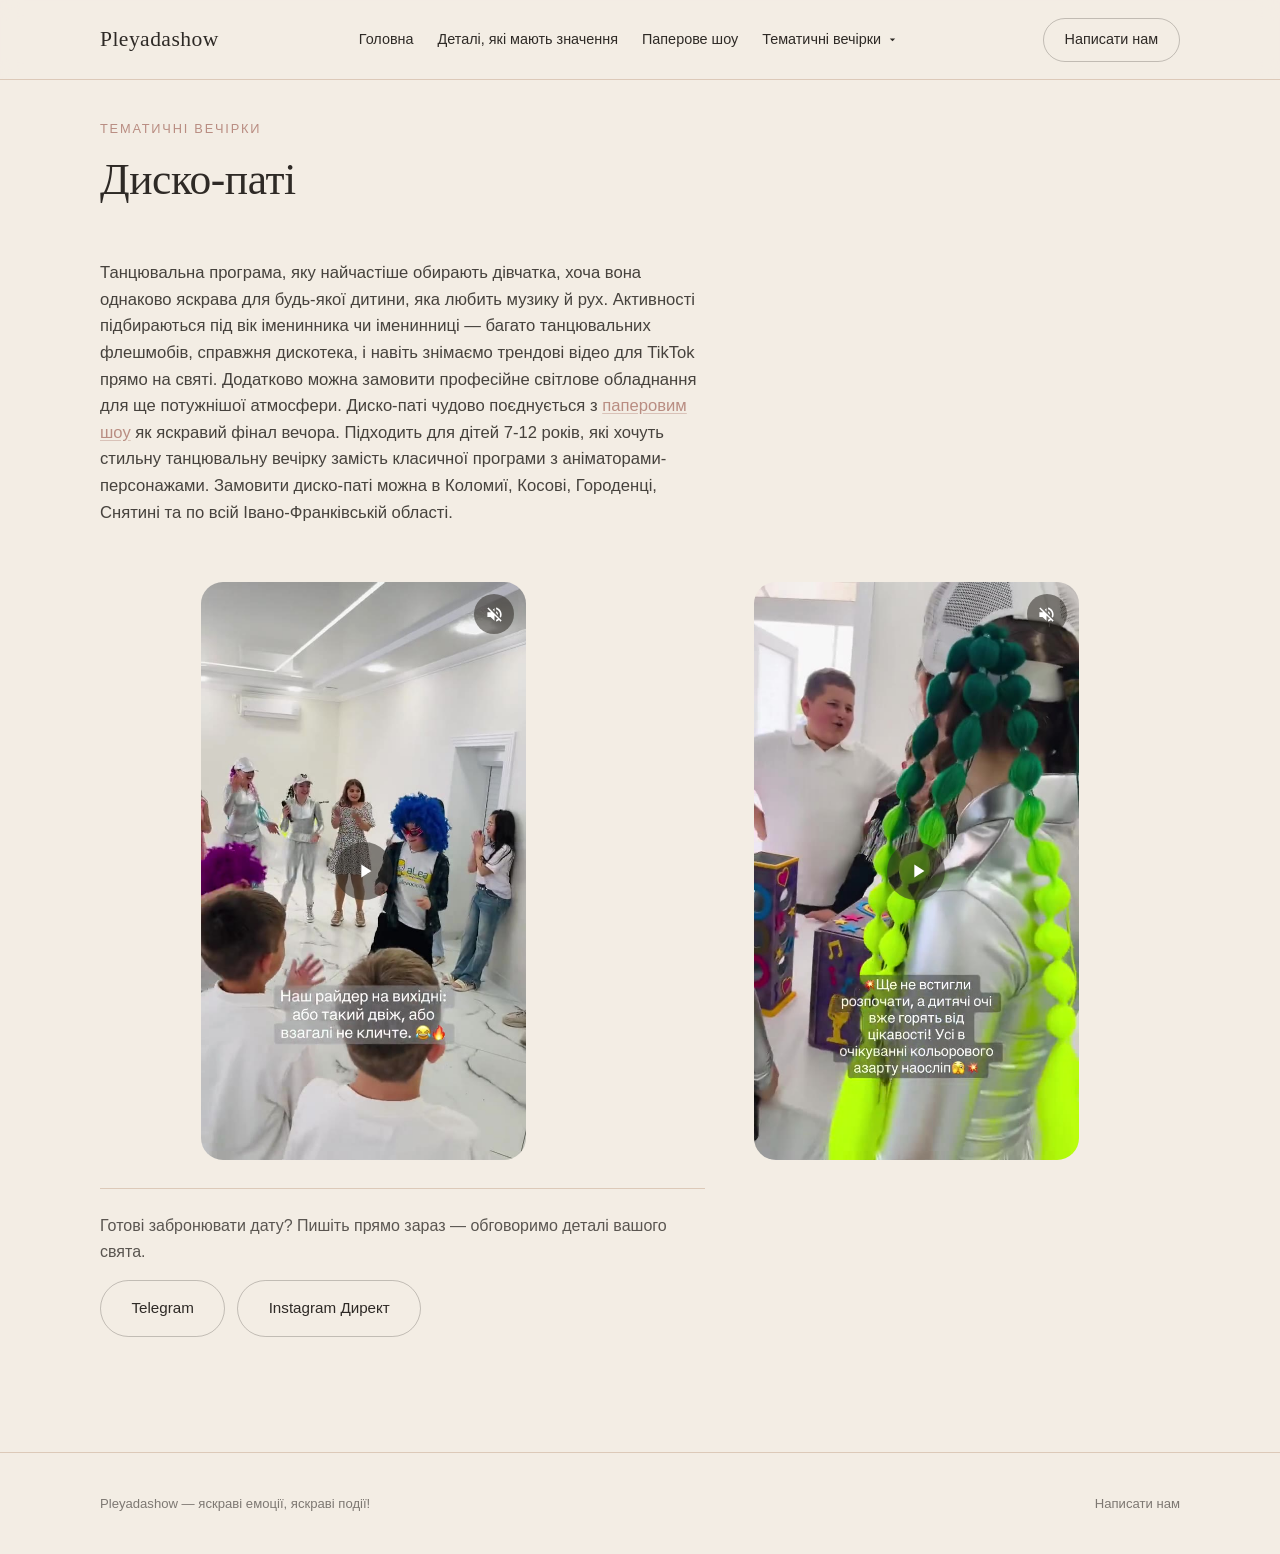
==== commit 11623ff4: "Аудит безпеки: pinning GitHub Actions на SHA + Content-Security-Policy - actions/checkout та actions" ====
--- a/disko-pati.html
+++ b/disko-pati.html
@@ -1,6 +1,7 @@
 <!DOCTYPE html>
 <html lang="uk">
 <head>
+<meta http-equiv="Content-Security-Policy" content="default-src 'self'; script-src 'self' https://www.googletagmanager.com https://www.tiktok.com https://*.ttwstatic.com 'sha256-g2W8qDan6WFUx4s+vovVb6ktV11liQ6JTKn077aftkg='; style-src 'self' 'unsafe-inline' https://fonts.googleapis.com; font-src 'self' https://fonts.gstatic.com; img-src 'self' data:; frame-src https://www.tiktok.com; connect-src 'self' https://www.google-analytics.com https://*.google-analytics.com https://www.googletagmanager.com; base-uri 'self'; object-src 'none'">
 <!-- Google tag (gtag.js) -->
 <script async src="https://www.googletagmanager.com/gtag/js?id=G-N60QJBLRVB"></script>
 <script>
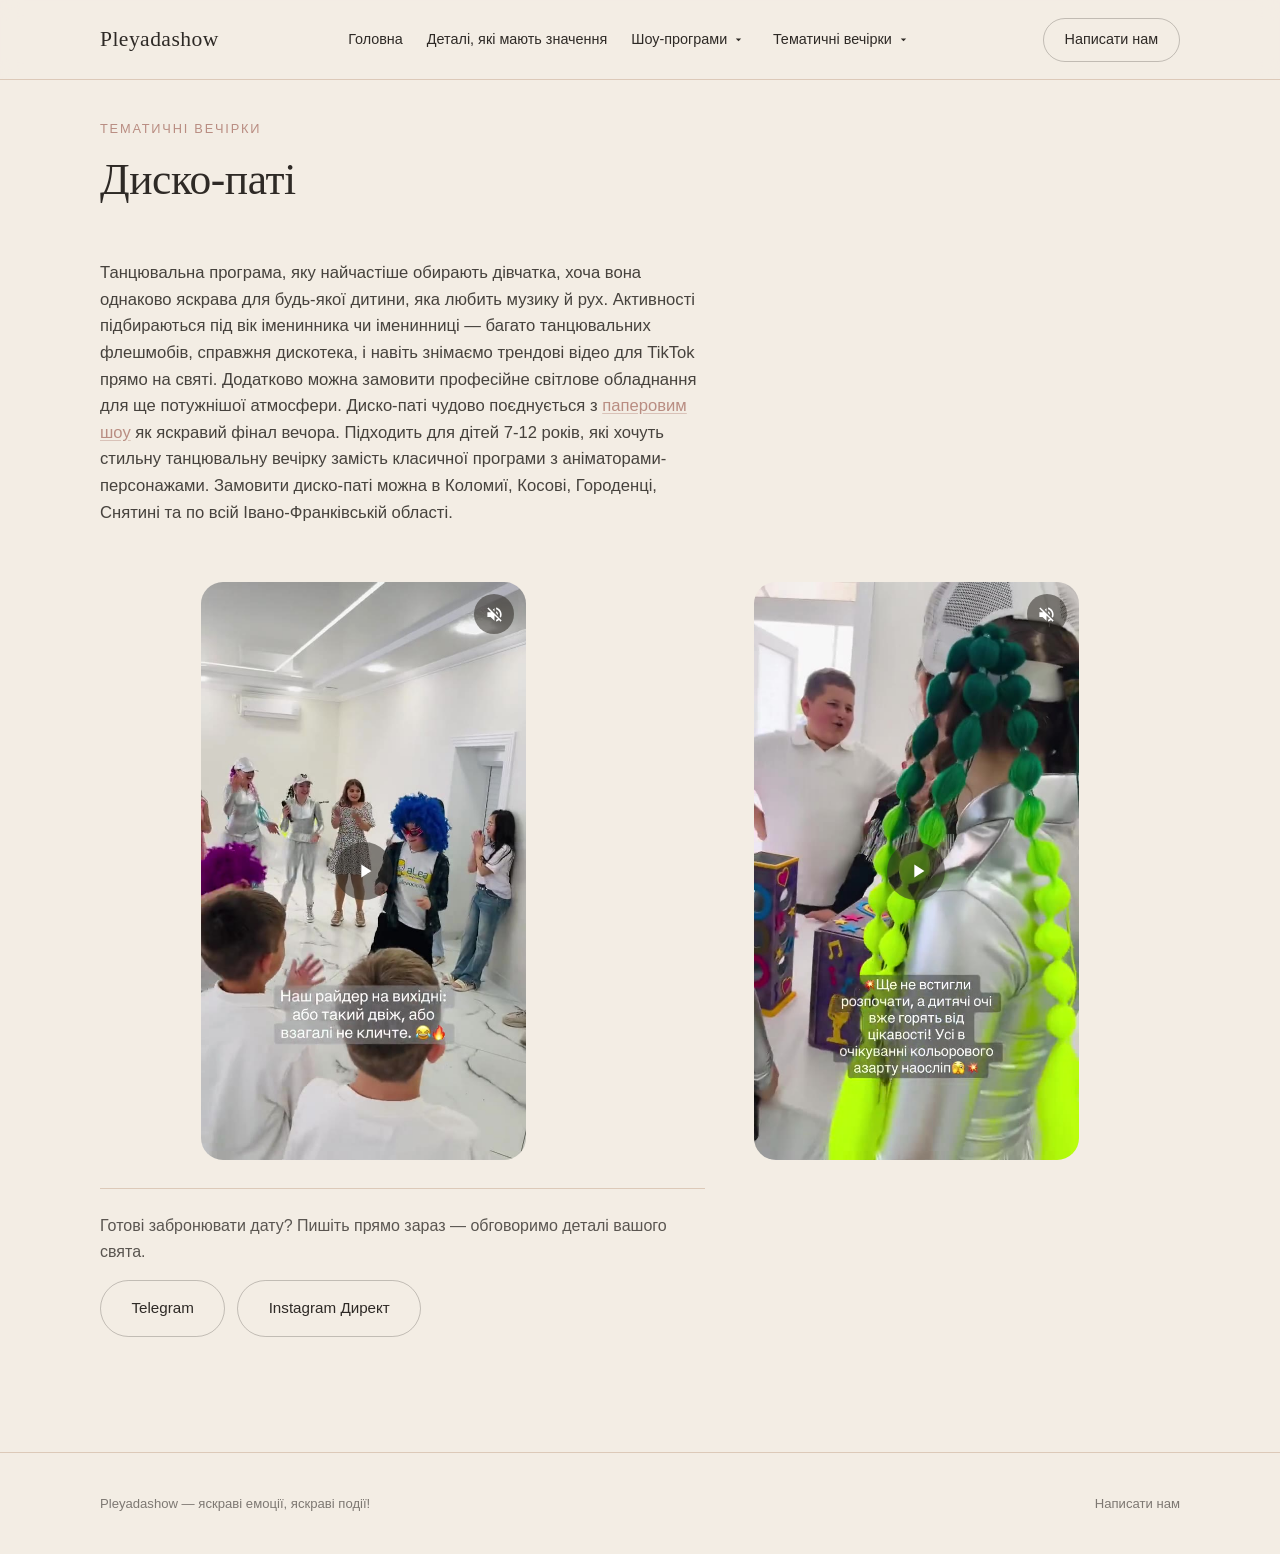
==== commit 6f978eca: "Додано розділ 'Шоу-програми' — хаб + бульбашкове шоу + вогняна бульбашка - Нова хаб-сторінка shou-pr" ====
--- a/disko-pati.html
+++ b/disko-pati.html
@@ -1,7 +1,7 @@
 <!DOCTYPE html>
 <html lang="uk">
 <head>
-<meta http-equiv="Content-Security-Policy" content="default-src 'self'; script-src 'self' https://www.googletagmanager.com https://www.tiktok.com https://*.ttwstatic.com 'sha256-g2W8qDan6WFUx4s+vovVb6ktV11liQ6JTKn077aftkg='; style-src 'self' 'unsafe-inline' https://fonts.googleapis.com; font-src 'self' https://fonts.gstatic.com; img-src 'self' data:; frame-src https://www.tiktok.com; connect-src 'self' https://www.google-analytics.com https://*.google-analytics.com https://www.googletagmanager.com; base-uri 'self'; object-src 'none'">
+<meta http-equiv="Content-Security-Policy" content="default-src 'self'; script-src 'self' https://www.googletagmanager.com 'sha256-g2W8qDan6WFUx4s+vovVb6ktV11liQ6JTKn077aftkg='; style-src 'self' 'unsafe-inline' https://fonts.googleapis.com; font-src 'self' https://fonts.gstatic.com; img-src 'self' data:; connect-src 'self' https://www.google-analytics.com https://*.google-analytics.com https://www.googletagmanager.com; base-uri 'self'; object-src 'none'">
 <!-- Google tag (gtag.js) -->
 <script async src="https://www.googletagmanager.com/gtag/js?id=G-N60QJBLRVB"></script>
 <script>
@@ -69,7 +69,19 @@
     <nav class="site-nav">
       <a href="index.html#top">Головна</a>
       <a href="experience.html">Деталі, які мають значення</a>
-      <a href="paperove-shou.html">Паперове шоу</a>
+      <div class="nav-dropdown">
+        <a href="shou-programy.html">Шоу-програми</a>
+        <button type="button" class="nav-dropdown-caret" aria-expanded="false" aria-controls="nav-submenu-shows" aria-label="Розгорнути підменю «Шоу-програми»">
+          <svg viewBox="0 0 24 24" aria-hidden="true"><path d="M7 10l5 5 5-5z"/></svg>
+        </button>
+        <div class="nav-dropdown-menu" id="nav-submenu-shows">
+          <div class="nav-dropdown-menu-inner">
+            <a href="paperove-shou.html">Паперове шоу</a>
+            <a href="bulbashkove-shou.html">Бульбашкове шоу</a>
+            <a href="vognyana-bulbashka.html">Вогняна бульбашка</a>
+          </div>
+        </div>
+      </div>
       <div class="nav-dropdown">
         <a href="tematychni-vechirky.html">Тематичні вечірки</a>
         <button type="button" class="nav-dropdown-caret" aria-expanded="false" aria-controls="nav-submenu-parties" aria-label="Розгорнути підменю «Тематичні вечірки»">
@@ -94,7 +106,21 @@
   <nav class="mobile-menu" id="mobile-menu" aria-hidden="true">
     <a href="index.html#top">Головна</a>
     <a href="experience.html">Деталі, які мають значення</a>
-    <a href="paperove-shou.html">Паперове шоу</a>
+    <div class="mobile-menu-item">
+      <div class="mobile-menu-row">
+        <a href="shou-programy.html" class="mobile-menu-link">Шоу-програми</a>
+        <button type="button" class="mobile-menu-caret" aria-expanded="false" aria-controls="mobile-submenu-shows" aria-label="Розгорнути підменю «Шоу-програми»">
+          <span class="mobile-menu-caret-icon" aria-hidden="true">▾</span>
+        </button>
+      </div>
+      <div class="mobile-submenu" id="mobile-submenu-shows">
+        <div class="mobile-submenu-inner">
+          <a href="paperove-shou.html">Паперове шоу</a>
+          <a href="bulbashkove-shou.html">Бульбашкове шоу</a>
+          <a href="vognyana-bulbashka.html">Вогняна бульбашка</a>
+        </div>
+      </div>
+    </div>
     <div class="mobile-menu-item">
       <div class="mobile-menu-row">
         <a href="tematychni-vechirky.html" class="mobile-menu-link">Тематичні вечірки</a>
--- a/assets/css/style.css
+++ b/assets/css/style.css
@@ -789,54 +789,35 @@
 }
 
 /* ==========================================================================
-   TikTok feed
-   ========================================================================== */
-.tiktok-feed-wrap {
-  position: relative;
-}
-.tiktok-feed {
-  display: flex;
-  gap: 1rem;
-  overflow-x: auto;
-  scroll-snap-type: x mandatory;
-  -webkit-overflow-scrolling: touch;
-  scrollbar-width: none;
-  -ms-overflow-style: none;
-}
-.tiktok-feed::-webkit-scrollbar {
-  display: none;
-}
-.tiktok-feed-item {
-  flex: 0 0 auto;
-  width: 325px;
-  scroll-snap-align: start;
-}
-.tiktok-feed-item .tiktok-embed {
-  margin: 0;
-}
-.tiktok-feed-nav {
-  position: absolute;
-  top: 50%;
-  transform: translateY(-50%);
-  width: 46px;
-  height: 46px;
-  border-radius: 50%;
-  border: 1px solid var(--line);
-  background: var(--bg);
-  color: var(--text);
-  font-size: 1.3rem;
-  line-height: 1;
-  z-index: 2;
-  box-shadow: 0 4px 16px rgba(0,0,0,.12);
-}
-.tiktok-feed-nav:hover {
-  border-color: var(--accent);
-  color: var(--accent);
-}
-.tiktok-feed-prev { left: -1.4rem; }
-.tiktok-feed-next { right: -1.4rem; }
-@media (max-width: 900px) {
-  .tiktok-feed-nav { display: none; }
+   Moments from parties (local video grid + show-more accordion)
+   ========================================================================== */
+.moments-grid {
+  display: grid;
+  grid-template-columns: 1fr;
+  justify-items: center;
+  gap: var(--gap);
+  max-width: var(--container);
+  margin: clamp(2.5rem, 5vw, 3.5rem) auto 0;
+}
+@media (min-width: 640px) {
+  .moments-grid { grid-template-columns: repeat(3, 1fr); }
+}
+.moments-item--mobile-extra { display: none; }
+@media (min-width: 640px) {
+  .moments-item--mobile-extra { display: block; }
+}
+.moments-grid.is-expanded .moments-item--mobile-extra { display: block; }
+
+.moments-more {
+  display: grid;
+  grid-template-rows: 0fr;
+  transition: grid-template-rows 320ms cubic-bezier(.22,.61,.36,1);
+}
+.moments-more.is-open { grid-template-rows: 1fr; }
+.moments-more-inner { overflow: hidden; }
+.moments-more .moments-grid { grid-template-columns: 1fr; }
+@media (min-width: 640px) {
+  .moments-more .moments-grid { grid-template-columns: repeat(3, 1fr); }
 }
 
 /* ==========================================================================
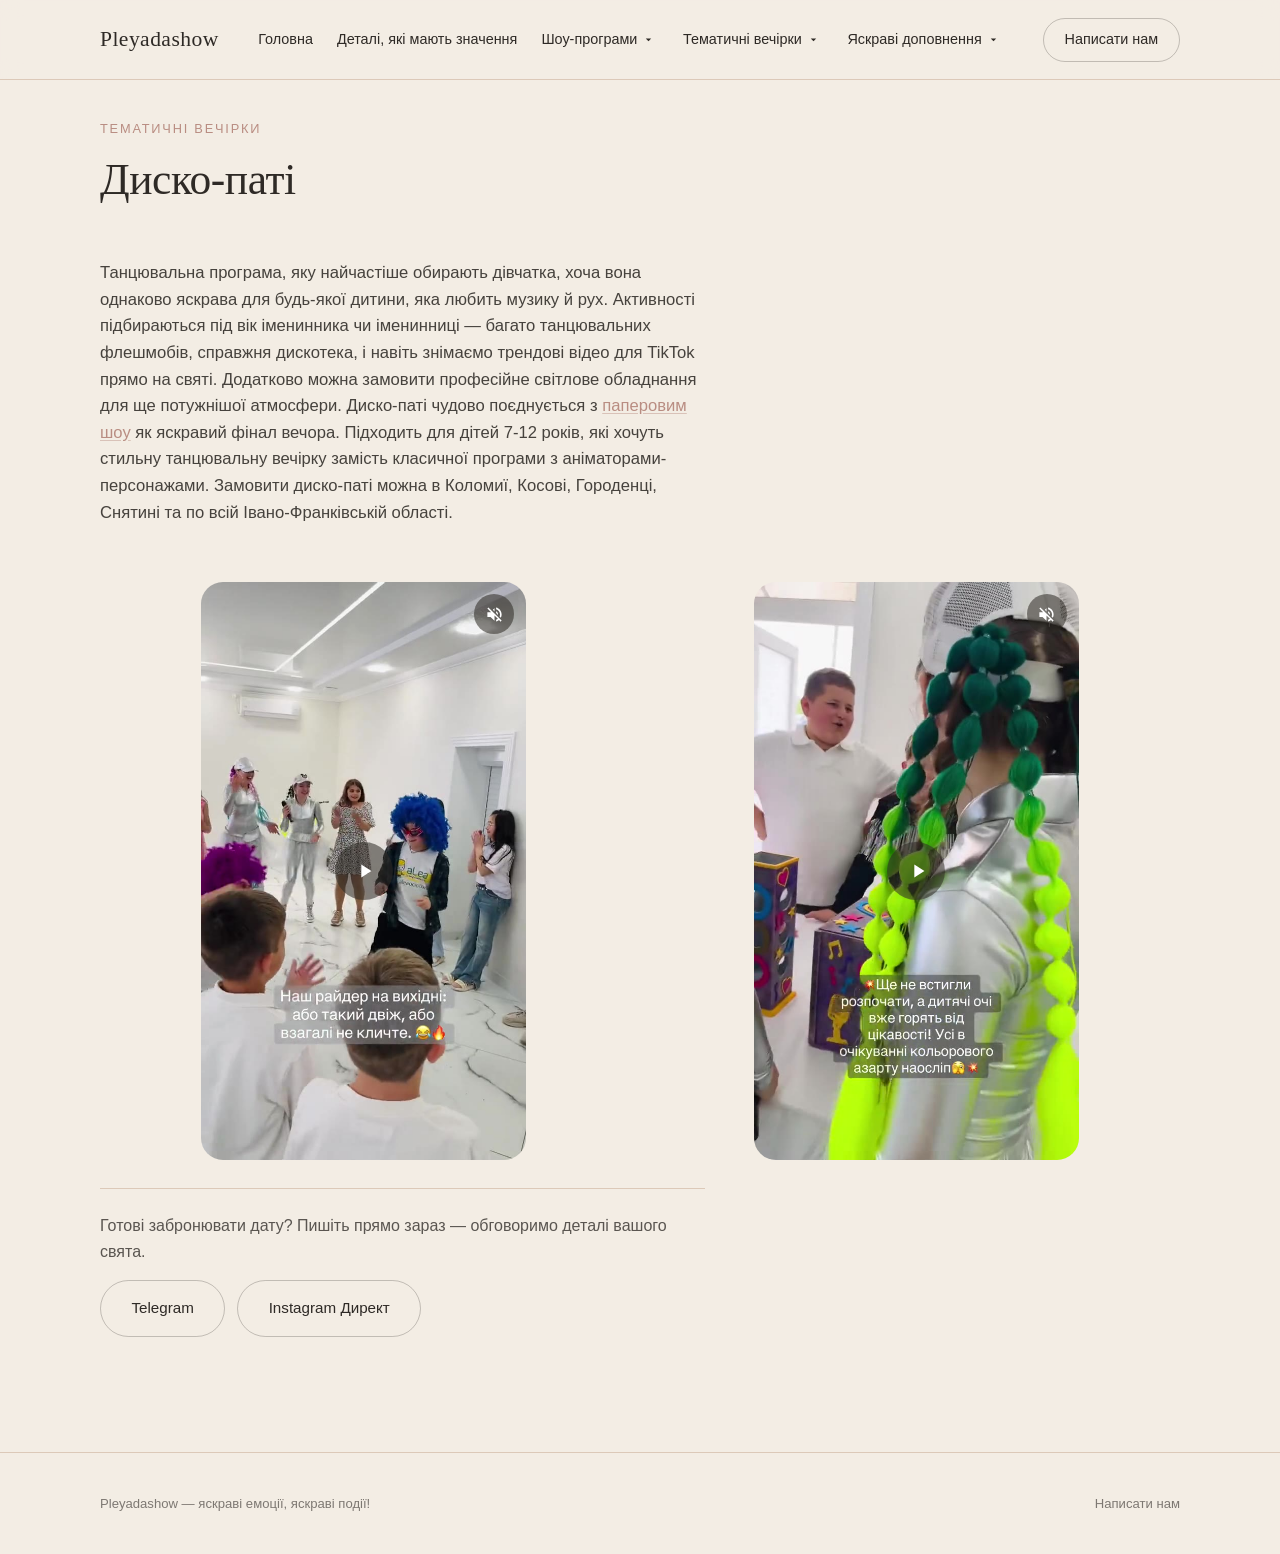
==== commit 7cc408ac: "Додано розділ 'Яскраві доповнення' — хаб + 4 сторінки допів - Нова хаб-сторінка yaskravi-dopovnennya" ====
--- a/disko-pati.html
+++ b/disko-pati.html
@@ -95,6 +95,20 @@
           </div>
         </div>
       </div>
+      <div class="nav-dropdown">
+        <a href="yaskravi-dopovnennya.html">Яскраві доповнення</a>
+        <button type="button" class="nav-dropdown-caret" aria-expanded="false" aria-controls="nav-submenu-extras" aria-label="Розгорнути підменю «Яскраві доповнення»">
+          <svg viewBox="0 0 24 24" aria-hidden="true"><path d="M7 10l5 5 5-5z"/></svg>
+        </button>
+        <div class="nav-dropdown-menu" id="nav-submenu-extras">
+          <div class="nav-dropdown-menu-inner">
+            <a href="kulya-syurpryz.html">Куля сюрприз</a>
+            <a href="tymchasovi-tatu.html">Тимчасові тату</a>
+            <a href="glitter-tatu.html">Гліттер тату</a>
+            <a href="akvagrym.html">Аквагрим</a>
+          </div>
+        </div>
+      </div>
     </nav>
     <div class="header-actions">
       <a href="index.html#contact" class="btn btn--outline header-cta">Написати нам</a>
@@ -136,6 +150,22 @@
         </div>
       </div>
     </div>
+    <div class="mobile-menu-item">
+      <div class="mobile-menu-row">
+        <a href="yaskravi-dopovnennya.html" class="mobile-menu-link">Яскраві доповнення</a>
+        <button type="button" class="mobile-menu-caret" aria-expanded="false" aria-controls="mobile-submenu-extras" aria-label="Розгорнути підменю «Яскраві доповнення»">
+          <span class="mobile-menu-caret-icon" aria-hidden="true">▾</span>
+        </button>
+      </div>
+      <div class="mobile-submenu" id="mobile-submenu-extras">
+        <div class="mobile-submenu-inner">
+          <a href="kulya-syurpryz.html">Куля сюрприз</a>
+          <a href="tymchasovi-tatu.html">Тимчасові тату</a>
+          <a href="glitter-tatu.html">Гліттер тату</a>
+          <a href="akvagrym.html">Аквагрим</a>
+        </div>
+      </div>
+    </div>
   </nav>
 </header>
 <div class="mobile-menu-backdrop" id="mobile-menu-backdrop"></div>
